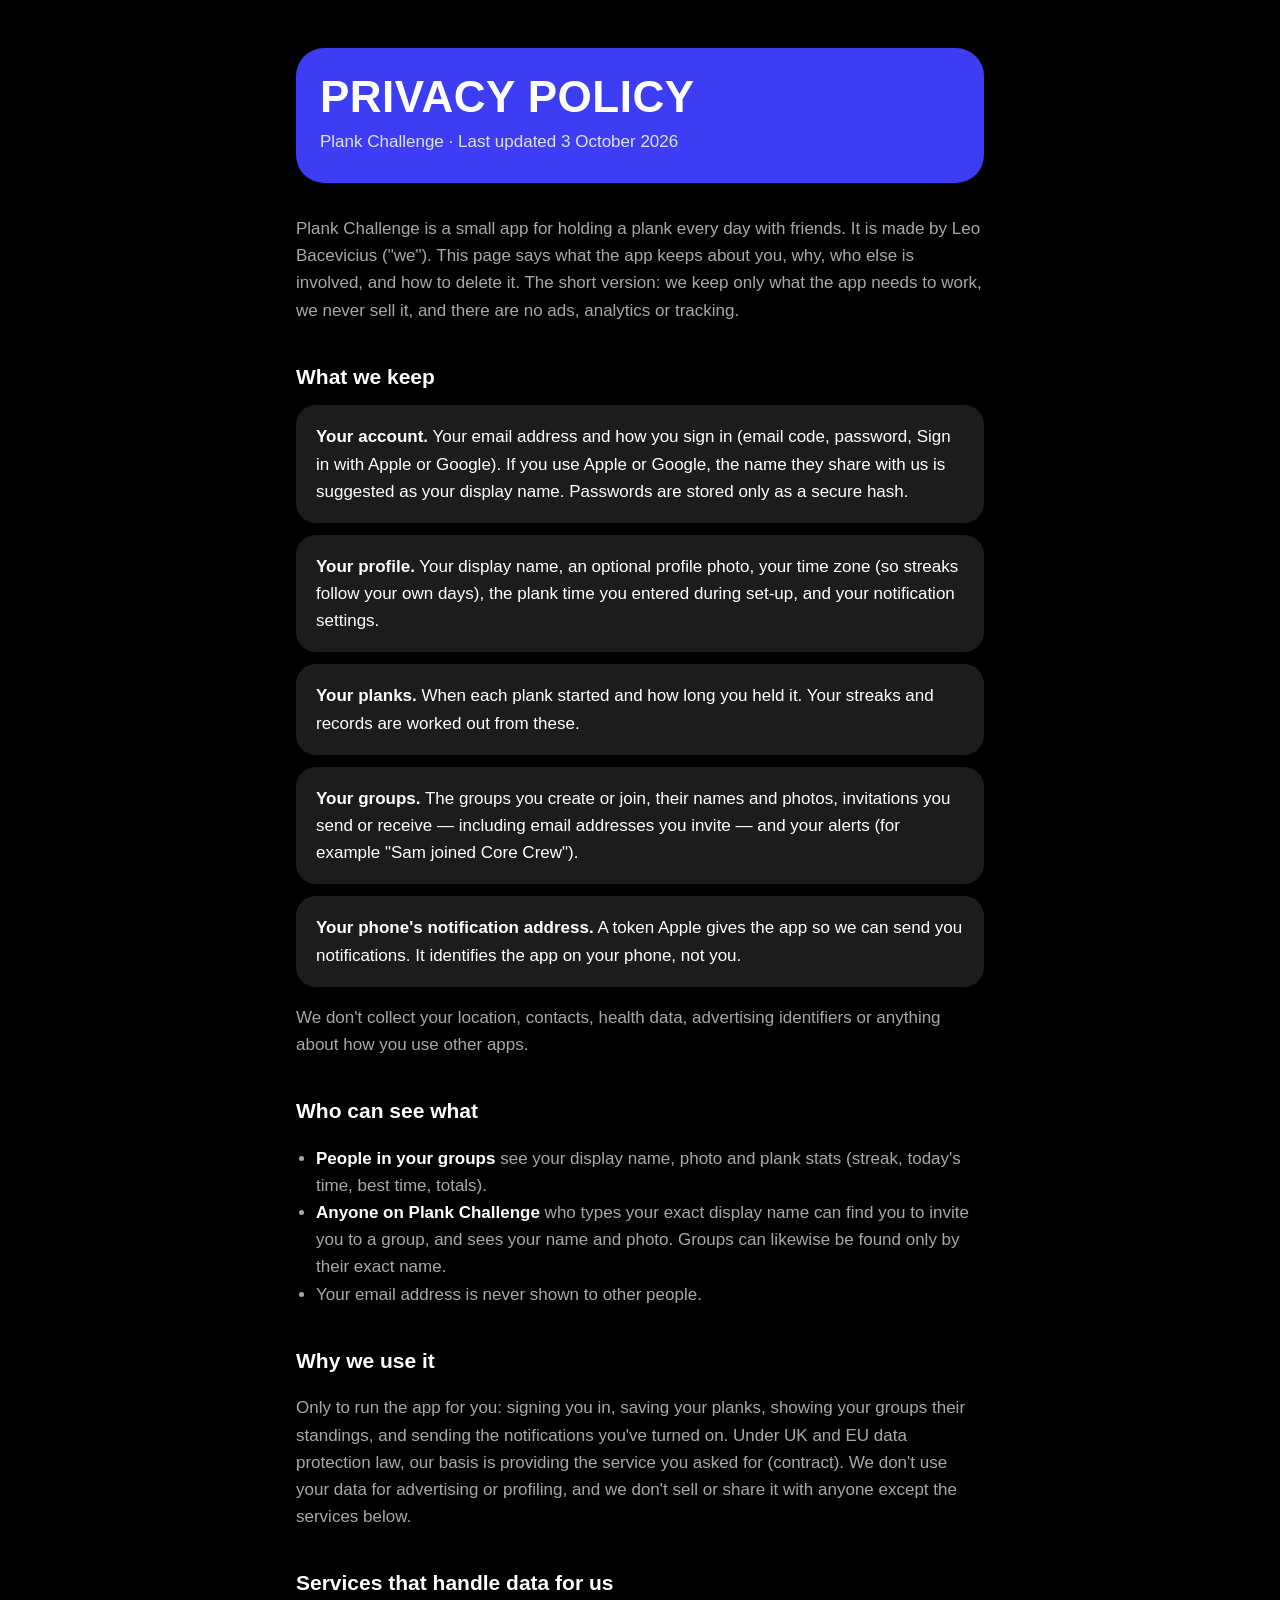
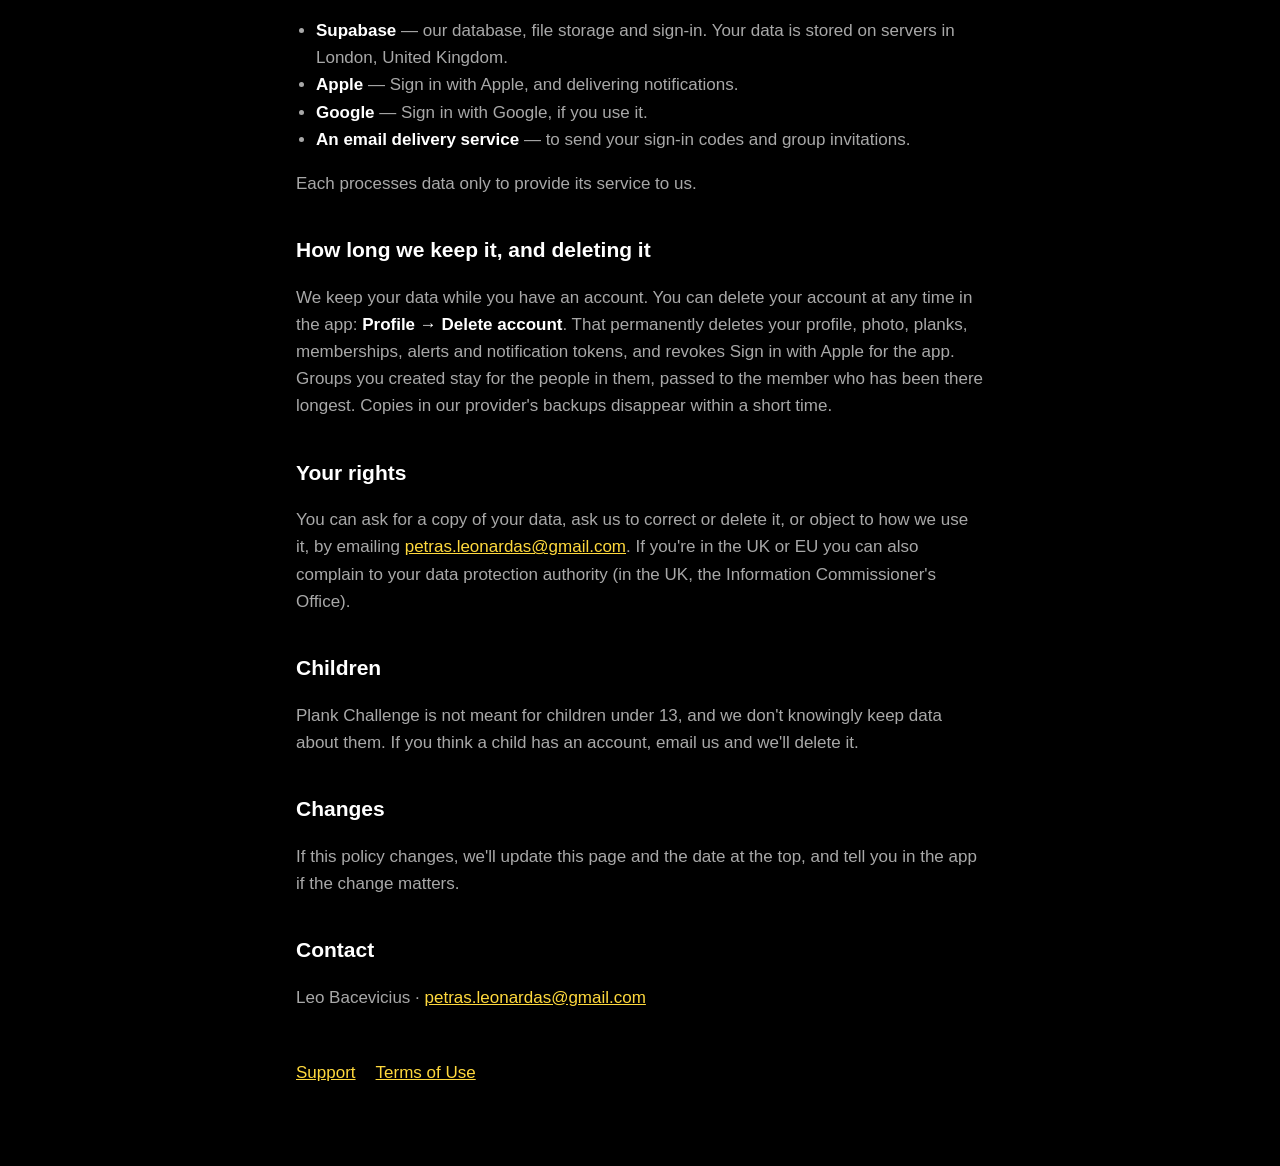
==== privacy.html @ e72adf12 "Privacy Policy, Terms of Use and Support pages Co-Authored-By: Claude Opus 5.5 <noreply@anthropic.co" ====
<!doctype html>
<html lang="en">
<head>
<meta charset="utf-8">
<meta name="viewport" content="width=device-width, initial-scale=1">
<title>Privacy Policy — Plank Challenge</title>
<link rel="stylesheet" href="style.css">
</head>
<body>
<main>
<div class="poster">
  <h1>Privacy Policy</h1>
  <p>Plank Challenge · Last updated 3 October 2026</p>
</div>

<p>Plank Challenge is a small app for holding a plank every day with friends. It is made by Leo Bacevicius ("we"). This page says what the app keeps about you, why, who else is involved, and how to delete it. The short version: we keep only what the app needs to work, we never sell it, and there are no ads, analytics or tracking.</p>

<h2>What we keep</h2>
<div class="card"><strong>Your account.</strong> Your email address and how you sign in (email code, password, Sign in with Apple or Google). If you use Apple or Google, the name they share with us is suggested as your display name. Passwords are stored only as a secure hash.</div>
<div class="card"><strong>Your profile.</strong> Your display name, an optional profile photo, your time zone (so streaks follow your own days), the plank time you entered during set-up, and your notification settings.</div>
<div class="card"><strong>Your planks.</strong> When each plank started and how long you held it. Your streaks and records are worked out from these.</div>
<div class="card"><strong>Your groups.</strong> The groups you create or join, their names and photos, invitations you send or receive — including email addresses you invite — and your alerts (for example "Sam joined Core Crew").</div>
<div class="card"><strong>Your phone's notification address.</strong> A token Apple gives the app so we can send you notifications. It identifies the app on your phone, not you.</div>
<p>We don't collect your location, contacts, health data, advertising identifiers or anything about how you use other apps.</p>

<h2>Who can see what</h2>
<ul>
  <li><strong>People in your groups</strong> see your display name, photo and plank stats (streak, today's time, best time, totals).</li>
  <li><strong>Anyone on Plank Challenge</strong> who types your exact display name can find you to invite you to a group, and sees your name and photo. Groups can likewise be found only by their exact name.</li>
  <li>Your email address is never shown to other people.</li>
</ul>

<h2>Why we use it</h2>
<p>Only to run the app for you: signing you in, saving your planks, showing your groups their standings, and sending the notifications you've turned on. Under UK and EU data protection law, our basis is providing the service you asked for (contract). We don't use your data for advertising or profiling, and we don't sell or share it with anyone except the services below.</p>

<h2>Services that handle data for us</h2>
<ul>
  <li><strong>Supabase</strong> — our database, file storage and sign-in. Your data is stored on servers in London, United Kingdom.</li>
  <li><strong>Apple</strong> — Sign in with Apple, and delivering notifications.</li>
  <li><strong>Google</strong> — Sign in with Google, if you use it.</li>
  <li><strong>An email delivery service</strong> — to send your sign-in codes and group invitations.</li>
</ul>
<p>Each processes data only to provide its service to us.</p>

<h2>How long we keep it, and deleting it</h2>
<p>We keep your data while you have an account. You can delete your account at any time in the app: <strong>Profile → Delete account</strong>. That permanently deletes your profile, photo, planks, memberships, alerts and notification tokens, and revokes Sign in with Apple for the app. Groups you created stay for the people in them, passed to the member who has been there longest. Copies in our provider's backups disappear within a short time.</p>

<h2>Your rights</h2>
<p>You can ask for a copy of your data, ask us to correct or delete it, or object to how we use it, by emailing <a href="mailto:petras.leonardas@gmail.com">petras.leonardas@gmail.com</a>. If you're in the UK or EU you can also complain to your data protection authority (in the UK, the Information Commissioner's Office).</p>

<h2>Children</h2>
<p>Plank Challenge is not meant for children under 13, and we don't knowingly keep data about them. If you think a child has an account, email us and we'll delete it.</p>

<h2>Changes</h2>
<p>If this policy changes, we'll update this page and the date at the top, and tell you in the app if the change matters.</p>

<h2>Contact</h2>
<p>Leo Bacevicius · <a href="mailto:petras.leonardas@gmail.com">petras.leonardas@gmail.com</a></p>

<nav><a href="index.html">Support</a><a href="terms.html">Terms of Use</a></nav>
</main>
</body>
</html>
---- style.css ----
/* Plank Challenge legal pages. System fonts only: no requests to anyone
   else's servers from a privacy policy. */
:root { --bg: #000; --surface: #1C1C1E; --text: #fff; --muted: rgba(255,255,255,.66); --accent: #FFD93D; }
* { box-sizing: border-box; }
body { margin: 0; background: var(--bg); color: var(--text); font: 17px/1.6 -apple-system, BlinkMacSystemFont, "Helvetica Neue", Arial, sans-serif; }
main { max-width: 720px; margin: 0 auto; padding: 48px 16px 80px; }
.poster { background: #3D3DF5; border-radius: 28px; padding: 28px 24px; margin-bottom: 32px; }
.poster h1 { margin: 0; font: 800 44px/0.95 Impact, "Arial Narrow Bold", sans-serif; text-transform: uppercase; letter-spacing: .5px; }
.poster p { margin: 10px 0 0; color: rgba(255,255,255,.85); }
h2 { font-size: 21px; margin: 36px 0 8px; }
p, li { color: var(--muted); }
strong { color: var(--text); }
a { color: var(--accent); }
ul { padding-left: 20px; }
.card { background: var(--surface); border-radius: 20px; padding: 18px 20px; margin: 12px 0; }
nav { margin-top: 48px; display: flex; gap: 20px; flex-wrap: wrap; }
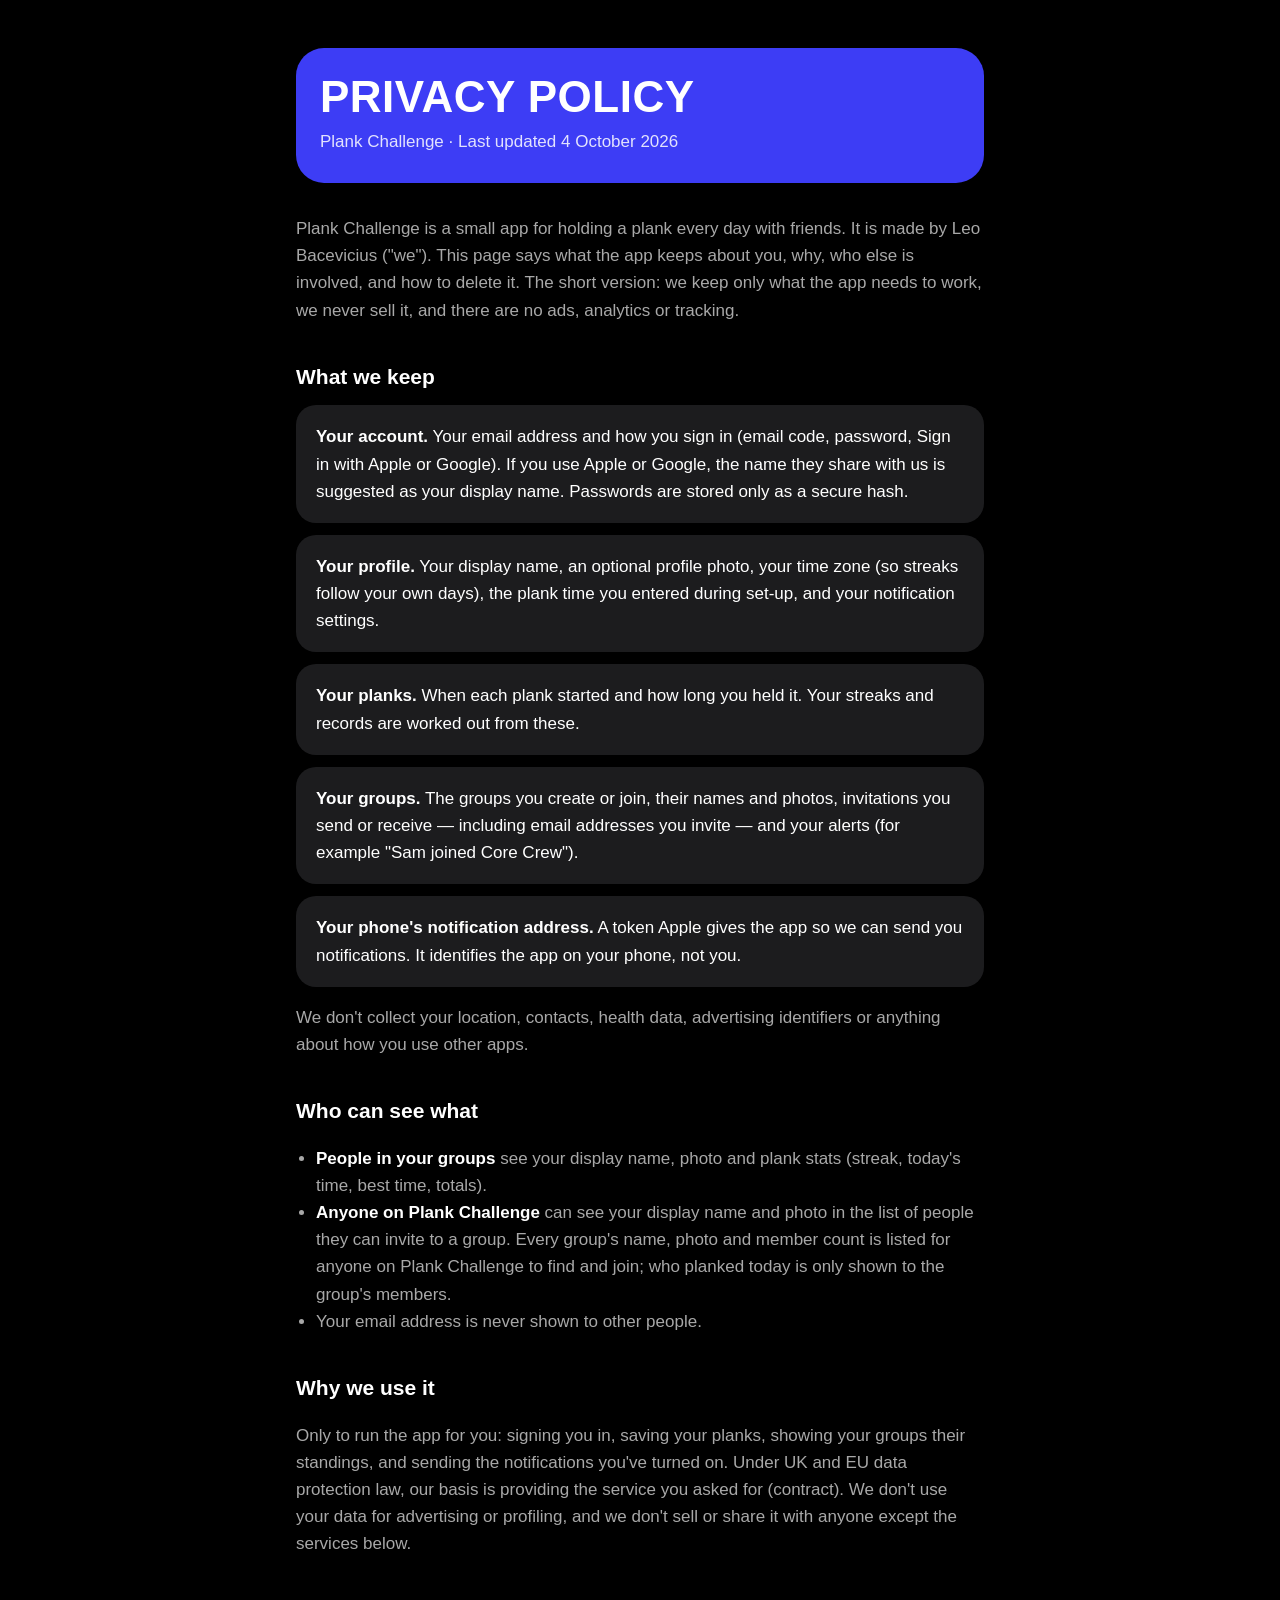
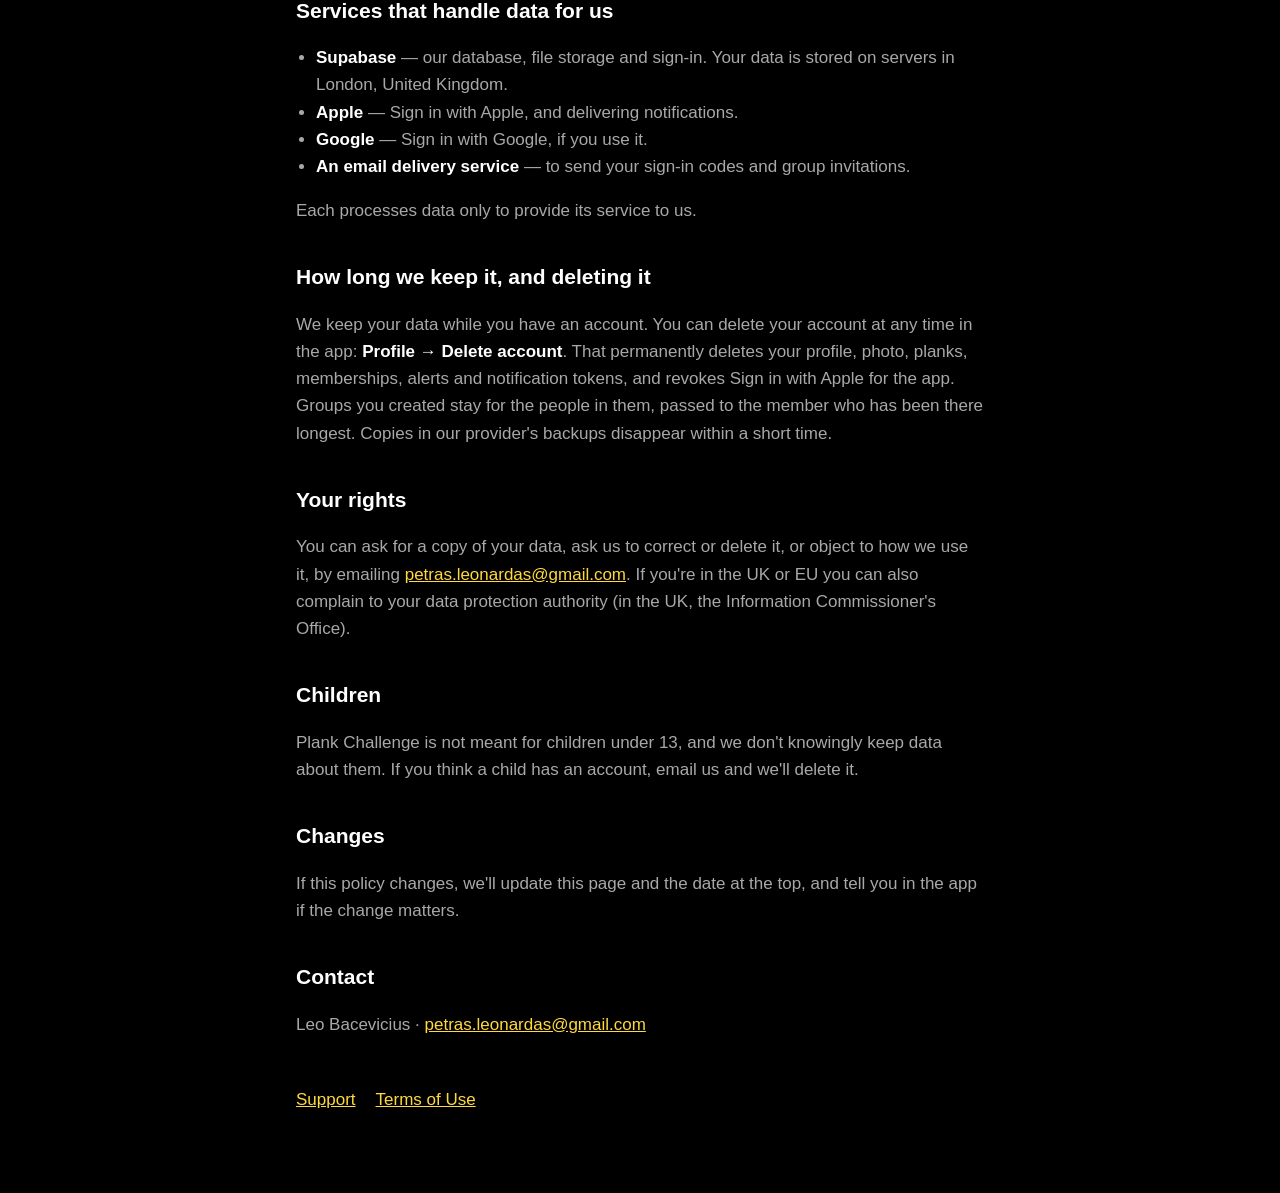
==== commit 0028e540: "Privacy Policy and Support: groups and people are listed (search & invite v1) Co-Authored-By: Claude" ====
--- a/privacy.html
+++ b/privacy.html
@@ -10,7 +10,7 @@
 <main>
 <div class="poster">
   <h1>Privacy Policy</h1>
-  <p>Plank Challenge · Last updated 3 October 2026</p>
+  <p>Plank Challenge · Last updated 4 October 2026</p>
 </div>
 
 <p>Plank Challenge is a small app for holding a plank every day with friends. It is made by Leo Bacevicius ("we"). This page says what the app keeps about you, why, who else is involved, and how to delete it. The short version: we keep only what the app needs to work, we never sell it, and there are no ads, analytics or tracking.</p>
@@ -26,7 +26,7 @@
 <h2>Who can see what</h2>
 <ul>
   <li><strong>People in your groups</strong> see your display name, photo and plank stats (streak, today's time, best time, totals).</li>
-  <li><strong>Anyone on Plank Challenge</strong> who types your exact display name can find you to invite you to a group, and sees your name and photo. Groups can likewise be found only by their exact name.</li>
+  <li><strong>Anyone on Plank Challenge</strong> can see your display name and photo in the list of people they can invite to a group. Every group's name, photo and member count is listed for anyone on Plank Challenge to find and join; who planked today is only shown to the group's members.</li>
   <li>Your email address is never shown to other people.</li>
 </ul>
 
